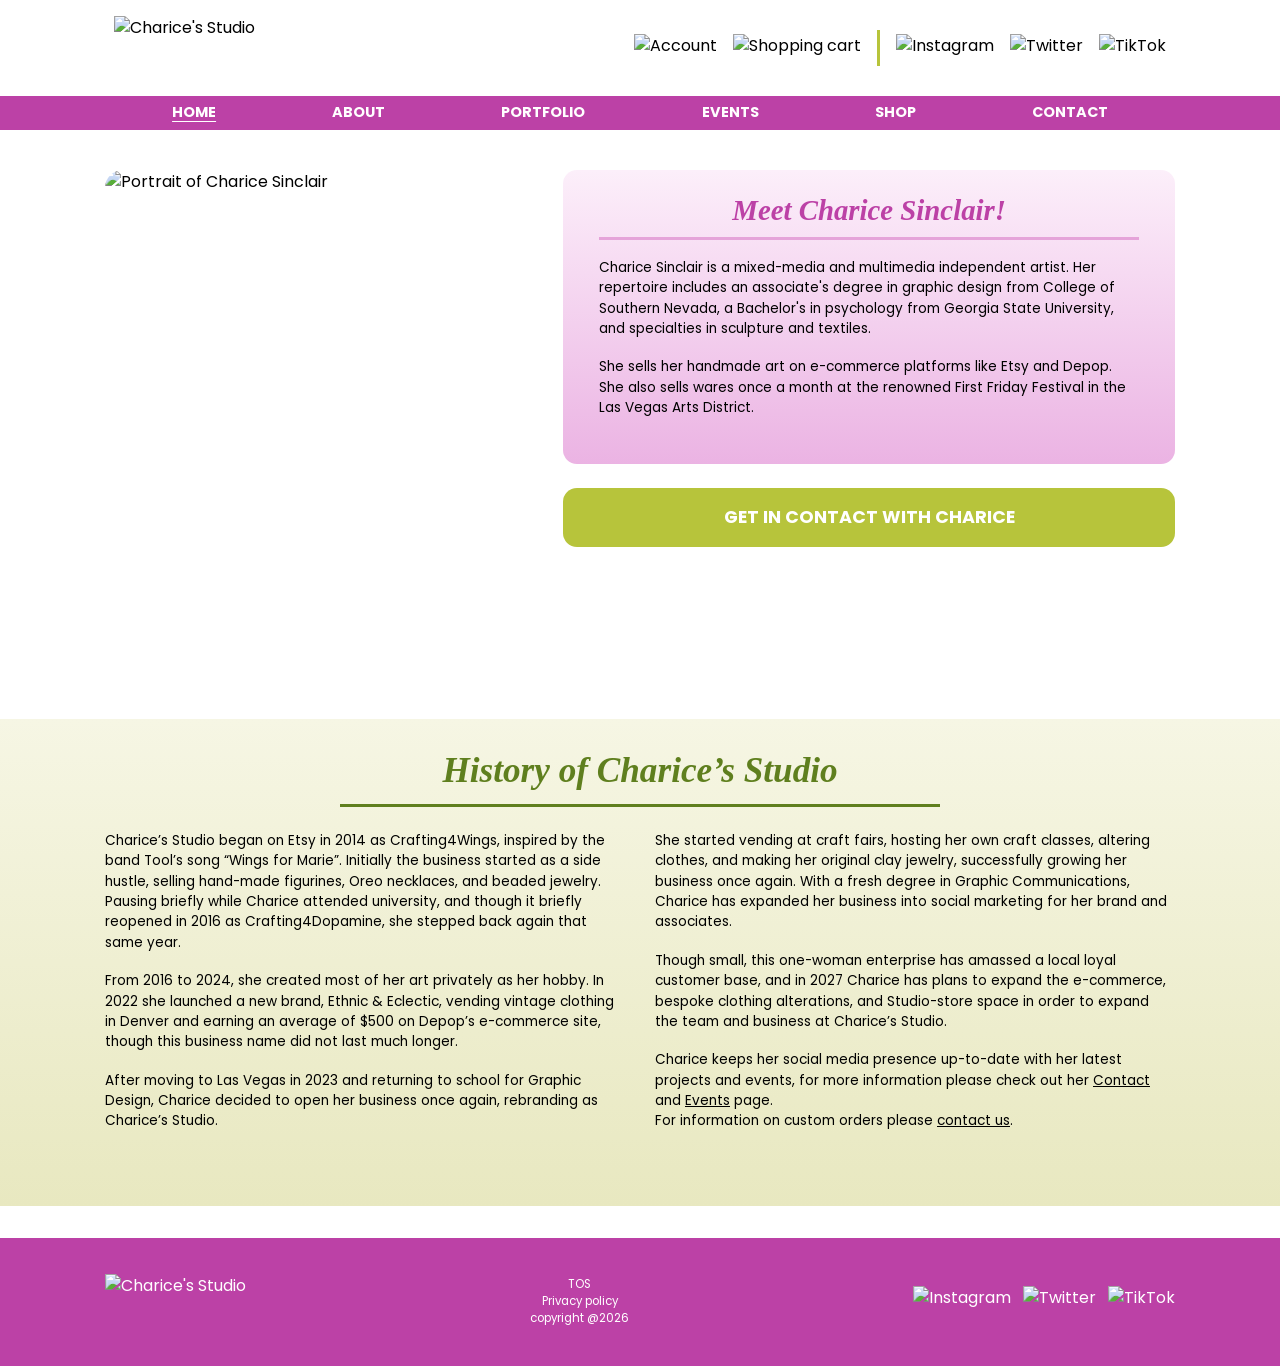
==== about.html @ f130d959 "Add files via upload" ====
<!DOCTYPE html>
<html lang="en">
<head>
  <meta charset="utf-8">
  <meta name="viewport" content="width=device-width, initial-scale=1">
  <!--CSS FOR THE PROJECT-->
  <link rel="stylesheet" href="https://cdn.jsdelivr.net/npm/bootstrap@4.6.2/dist/css/bootstrap.min.css"
    integrity="sha384-xOolHFLEh07PJGoPkLv1IbcEPTNtaed2xpHsD9ESMhqIYd0nLMwNLD69Npy4HI+N" crossorigin="anonymous">
  <link rel="stylesheet" href="styles.css">
  <!--JQUERY AND BOOTSTRAP JS-->
  <script src="https://cdn.jsdelivr.net/npm/jquery@3.5.1/dist/jquery.slim.min.js"
    integrity="sha384-DfXdz2htPH0lsSSs5nCTpuj/zy4C+OGpamoFVy38MVBnE+IbbVYUew+OrCXaRkfj"
    crossorigin="anonymous"></script>
  <script src="https://cdn.jsdelivr.net/npm/bootstrap@4.6.2/dist/js/bootstrap.bundle.min.js"
    integrity="sha384-Fy6S3B9q64WdZWQUiU+q4/2Lc9npb8tCaSX9FK7E8HnRr0Jz8D6OP9dO5Vg3Q9ct"
    crossorigin="anonymous"></script>
  <!--SEPARATE JS-->
  <script src="https://cdn.jsdelivr.net/npm/jquery@3.5.1/dist/jquery.slim.min.js"
    integrity="sha384-DfXdz2htPH0lsSSs5nCTpuj/zy4C+OGpamoFVy38MVBnE+IbbVYUew+OrCXaRkfj"
    crossorigin="anonymous"></script>
  <script src="https://cdn.jsdelivr.net/npm/popper.js@1.16.1/dist/umd/popper.min.js"
    integrity="sha384-9/reFTGAW83EW2RDu2S0VKaIzap3H66lZH81PoYlFhbGU+6BZp6G7niu735Sk7lN"
    crossorigin="anonymous"></script>
  <script src="https://cdn.jsdelivr.net/npm/bootstrap@4.6.2/dist/js/bootstrap.min.js"
    integrity="sha384-+sLIOodYLS7CIrQpBjl+C7nPvqq+FbNUBDunl/OZv93DB7Ln/533i8e/mZXLi/P+"
    crossorigin="anonymous"></script>
  <script src="script.js"></script>
  <!--FONT: POPPINS FROM GOOGLE FONTS-->
  <link rel="preconnect" href="https://fonts.googleapis.com">
  <link rel="preconnect" href="https://fonts.gstatic.com" crossorigin>
  <link
    href="https://fonts.googleapis.com/css2?family=Aref+Ruqaa:wght@400;700&family=Poppins:ital,wght@0,100;0,200;0,300;0,400;0,500;0,600;0,700;0,800;0,900;1,100;1,200;1,300;1,400;1,500;1,600;1,700;1,800;1,900&display=swap"
  rel="stylesheet">
  <title>Charice's Studio | About</title>
</head>
<body>
  <header class="site-header">
    <div class="header-top">
      <a class="logo" href="index.html"><img src="images/logo.png" alt="Charice's Studio"></a>
      <div class="header-icons">
        <a href="account.html"><img src="images/icon-user.svg" alt="Account"></a>
        <a href="cart.html"><img src="images/icon-cart.svg" alt="Shopping cart"></a>
        <span class="divider"></span>
        <a class="social" href="https://instagram.com/"><img src="images/icon-instagram.svg" alt="Instagram"></a>
        <a class="social" href="https://x.com/"><img src="images/icon-twitter.svg" alt="Twitter"></a>
        <a class="social" href="https://tiktok.com/"><img src="images/icon-tiktok.svg" alt="TikTok"></a>
      </div>
      <button class="menu-btn" type="button" data-bs-toggle="collapse" data-bs-target="#mainNav" aria-controls="mainNav"
        aria-expanded="false" aria-label="Toggle navigation"></button>
    </div>
    <nav class="main-nav" aria-label="Main">
      <div class="collapse d-md-block" id="mainNav">
        <ul>
          <li><a href="index.html" aria-current="page">Home</a></li>
          <li><a href="about.html">About</a></li>
          <li><a href="portfolio.html">Portfolio</a></li>
          <li><a href="events.html">Events</a></li>
          <li><a href="shop.html">Shop</a></li>
          <li><a href="contact.html">Contact</a></li>
        </ul>
      </div>
    </nav>
    </header>
<main>
  <section class="container profile">
    <div class="row g-4 align-items-start">
    <div class="col-md-5"><img class="portrait" src="images/charice.jpg" alt="Portrait of Charice Sinclair"></div>
    <div class="col-md-7">
      <div class="bio">
        <h1>Meet Charice Sinclair!</h1>
        <p>Charice Sinclair is a mixed-media and multimedia independent artist. Her repertoire includes an associate's degree in graphic design from College of Southern Nevada, a Bachelor's in psychology from Georgia State University, and specialties in sculpture and textiles.</p>
        <p>She sells her handmade art on e-commerce platforms like Etsy and Depop. She also sells wares once a month at the renowned First Friday Festival in the Las Vegas Arts District.</p>
      </div>
      <a class="cs-btn big" href="contact.html">Get in contact with Charice</a>
    </div>
    </div>
  </section>

  <section class="history">
    <div class="container">
      <h2>History of Charice’s Studio</h2>
      <div class="cols row g-4">
<div class="col-md-6">
        <p>Charice’s Studio began on Etsy in 2014 as Crafting4Wings, inspired by the band Tool’s song “Wings for Marie”. Initially the business started as a side hustle, selling hand-made figurines, Oreo necklaces, and beaded jewelry. Pausing briefly while Charice attended university, and though it briefly reopened in 2016 as Crafting4Dopamine, she stepped back again that same year.</p>
        <p>From 2016 to 2024, she created most of her art privately as her hobby. In 2022 she launched a new brand, Ethnic &amp; Eclectic, vending vintage clothing in Denver and earning an average of $500 on Depop’s e-commerce site, though this business name did not last much longer.</p>
        <p>After moving to Las Vegas in 2023 and returning to school for Graphic Design, Charice decided to open her business once again, rebranding as Charice’s Studio.</p>
        </div>
<div class="col-md-6">
<p>She started vending at craft fairs, hosting her own craft classes, altering clothes, and making her original clay jewelry, successfully growing her business once again. With a fresh degree in Graphic Communications, Charice has expanded her business into social marketing for her brand and associates.</p>
        <p>Though small, this one-woman enterprise has amassed a local loyal customer base, and in 2027 Charice has plans to expand the e-commerce, bespoke clothing alterations, and Studio-store space in order to expand the team and business at Charice’s Studio.</p>
        <p>Charice keeps her social media presence up-to-date with her latest projects and events, for more information please check out her <a href="contact.html"><u>Contact</u></a> and <a href="events.html"><u>Events</u></a> page.<br>For information on custom orders please <a href="contact.html"><u>contact us</u></a>.</p>
</div>
      </div>
    </div>
  </section>
</main>

<footer class="site-footer">
  <!-- Terms and Copyright -->
  <div class="container d-flex justify-content-between align-items-center">
    <img class="f-logo" src="images/logo-white.png" alt="Charice's Studio">
    <ul class="footer-links">
      <li><a href="tos.html">TOS</a></li>
      <li><a href="privacy.html">Privacy policy</a></li>
      <li>copyright @2026</li>
    </ul>
    <!-- Social media -->
    <div class="footer-socials">
      <a href="https://instagram.com/"><img src="images/icon-instagram-white.svg" alt="Instagram"></a>
      <a href="https://x.com/"><img src="images/icon-twitter-white.svg" alt="Twitter"></a>
      <a href="https://tiktok.com/"><img src="images/icon-tiktok-white.svg" alt="TikTok"></a>
    </div>
  </div>
</footer>
</body>

</html>
---- styles.css ----
/* Charice's Studio - shared styles for index.html and about.html */
:root{
  --magenta:#BC41A6; --pink:#E07FCF; --blush:#FBE6F7;
  --lime:#B7C43B; --green:#5F7F1E; --cream:#F5F5E4;
  --ink:#1E0535; --white:#fff;
  --display:'Fraunces',Georgia,serif;
  --body:'Poppins',Arial,sans-serif;
}
*{box-sizing:border-box}

/* undo Bootstrap Reboot spacing/link colors so the design stays as mocked up */
h1,h2,h3,h4,h5,h6,p,ul,ol,dl,dd,figure{margin:0}
ul,ol,dl,dd{padding:0}
body{font-family:var(--body);color:#000;line-height:1.5;background:var(--white)}
img{max-width:100%;display:block}
a,a:hover{color:inherit;text-decoration:none}
:focus-visible{outline:3px solid var(--ink);outline-offset:2px}
h1,h2{font-family:var(--display);font-style:italic;font-weight:800;line-height:1.15}
.container{--bs-gutter-x:48px;max-width:1100px}

/* Header */
.site-header{background:var(--white)}
.header-top{max-width:1100px;margin:0 auto;padding:16px 24px;display:flex;align-items:center;justify-content:space-between}
.logo img{height:64px;width:auto}
.header-icons{display:flex;align-items:center;gap:16px}
.header-icons img{height:28px;width:auto}
.header-icons .divider{width:3px;height:36px;background:var(--lime)}
.menu-btn{display:none}
.main-nav{background:var(--magenta)}
.main-nav ul{list-style:none;max-width:1100px;margin:0 auto;padding:0 24px;display:flex;justify-content:space-around}
.main-nav a{display:block;padding:6px 12px;color:var(--white);font-weight:700;text-transform:uppercase;font-size:.9rem}
.main-nav a:hover,.main-nav a[aria-current]{text-decoration:underline;text-underline-offset:4px}

/* Buttons */
.cs-btn{display:block;text-align:center;font-weight:700;text-transform:uppercase;color:var(--white);border-radius:14px;padding:12px 24px;background:var(--lime);transition:filter .2s}
.cs-btn:hover{filter:brightness(.92);color:var(--white)}
.cs-btn.magenta{background:#CB6BB9}
.cs-btn.big{font-size:1.2rem;padding:14px 24px}

/* Home: hero */
.hero{padding-top:48px;padding-bottom:48px}
.hero img{border-radius:18px;width:100%}
.hero h1{color:var(--magenta);font-size:2rem;margin-bottom:16px}
.hero p{font-size:.92rem;margin-bottom:16px}
.hero .cs-btn{margin-top:24px}

/* Home: explore */
.explore{background:linear-gradient(#DE74CC,#EBB6E3);padding:32px 0 44px;text-align:center}
.explore h2{color:var(--white);font-size:2.2rem;margin-bottom:24px}
.explore img{width:100%;height:100%;aspect-ratio:1/0.88;object-fit:cover;border-radius:14px}

/* Home: testimonials */
.testimonials{padding:36px 0 32px;text-align:center}
.testimonials h2{color:var(--magenta);font-size:1.9rem;margin-bottom:24px}
.quote-card{text-align:left;border-radius:10px;padding:24px 26px;background:linear-gradient(#F3F3DC,#E4E4A9)}
.testimonials .col-md-4:nth-child(2) .quote-card{background:linear-gradient(#F9E0F5,#EDC4E6)}
.stars{color:var(--magenta);font-size:1.6rem;letter-spacing:2px;line-height:1}
.quote-card h3{font-weight:800;text-transform:uppercase;font-size:1rem;line-height:1.2;margin:10px 0}
.quote-card p{font-style:italic;font-size:.78rem}

/* Home: custom clothing */
.custom{background:linear-gradient(#F0F0D8,#DDE3A2);text-align:center;padding:36px 0 44px}
.custom h2{color:var(--green);font-size:2.2rem;margin-bottom:12px}
.custom p{font-size:.85rem;max-width:900px;margin:0 auto 20px}
.custom .cs-btn{font-size:.85rem}

/* About */
.profile{padding-top:40px;padding-bottom:40px}
.portrait{border-radius:18px;width:100%;aspect-ratio:1/1.19;object-fit:cover}
.profile .bio{border-radius:14px;background:linear-gradient(#FCEFFA,#EBB3E3);padding:24px 36px 28px;margin-bottom:24px}
.bio h1{color:var(--magenta);font-size:1.8rem;text-align:center;padding-bottom:10px;margin-bottom:18px;border-bottom:3px solid #E5A3D9}
.bio p{font-size:.85rem;margin-bottom:18px}
.profile .cs-btn{font-size:1.1rem;padding:16px}
.history{background:linear-gradient(#F6F6E4,#E8E8C0);padding:32px 0 56px}
.history h2{color:var(--green);font-size:2.2rem;text-align:center;padding-bottom:12px;margin-bottom:24px;border-bottom:3px solid var(--green);max-width:600px;margin-left:auto;margin-right:auto}
.history .cols{font-size:.85rem}
.history p{margin-bottom:18px;break-inside:avoid}

/* Footer */
.site-footer{background:var(--magenta);color:var(--white);margin-top:32px}
.site-footer .container{padding-top:36px;padding-bottom:36px}
.site-footer img.f-logo{height:56px;width:auto}
.footer-links{list-style:none;text-align:center;font-size:.72rem}
.footer-socials{display:flex;gap:12px}
.footer-socials img{height:32px;width:auto}
.footer-socials a{display:block}

/* Mobile */
@media (max-width:767.98px){
  .header-top{justify-content:flex-start;gap:16px;padding:12px 20px}
  .logo{margin:0 auto}
  .logo img{height:48px}
  .header-icons{gap:10px}
  .header-icons img{height:24px}
  .header-icons .divider,.header-icons .social{display:none}
  .menu-btn{display:block;order:-1;cursor:pointer;padding:0;border-left:0;border-right:0;background:none;width:28px;height:20px;border-top:3px solid var(--magenta);border-bottom:3px solid var(--magenta);position:relative}
  .menu-btn::after{content:"";position:absolute;left:0;right:0;top:6px;border-top:3px solid var(--magenta)}
  .main-nav{min-height:12px}
  .main-nav ul{flex-direction:column;padding:12px 24px}
  .main-nav a{font-size:1.2rem;text-transform:none;padding:14px 0}
  .main-nav .collapse.show,.main-nav .collapsing{border-top:8px solid #FFB3F0}
  .site-header>.bar{height:12px;background:var(--magenta)}

  .hero,.profile{padding-top:0;padding-bottom:0}
  .hero.container,.profile.container{--bs-gutter-x:0}
  .hero .row,.profile .row{--bs-gutter-x:0;--bs-gutter-y:0}
  .hero img{border-radius:0}
  .hero .text{padding:24px 20px;background:linear-gradient(#F5F5E4,#E4E8B0)}
  .hero h1{font-size:1.7rem;text-align:center}
  .explore h2{font-size:1.8rem}
  .testimonials h2{font-size:1.8rem}
  .custom{padding:28px 20px 32px}
  .custom h2{font-size:1.8rem}
  .portrait{border-radius:0;aspect-ratio:1/1.1}
  .profile .bio{border-radius:0;margin:0;padding:24px 20px}
  .profile .cs-btn{margin:16px 20px;font-size:.9rem;padding:10px}
  .history h2{font-size:1.8rem}
  .site-footer .container{padding-top:20px;padding-bottom:20px}
  .site-footer img.f-logo{display:none}
  .footer-links{text-align:left}
  .footer-socials img{height:28px}
}
@media (prefers-reduced-motion:reduce){*{transition:none!important}}

/* ===== Additional pages (desktop) ===== */
.banner{background:linear-gradient(#E6A6DA,#C963B8);margin:24px 0 20px;padding:30px 0;text-align:center}
.banner h1{color:var(--white);font-size:2.6rem}
.banner.light{background:linear-gradient(#FCEFFA,#EBB3E3);margin:24px 0 0}
.banner.light h1{color:var(--magenta);font-size:2.2rem}
.page-title{color:var(--magenta);text-align:center;font-size:2.6rem;padding:36px 0 24px}
.cat-links{display:flex;justify-content:center;gap:12px;flex-wrap:wrap;padding:32px 0 24px;color:var(--magenta);font-weight:700;text-transform:uppercase}
.cat-links a:hover{text-decoration:underline}
.cat-links span{color:var(--magenta)}

/* Events */
.event{padding:40px 0}
.event img{border-radius:14px;width:100%;aspect-ratio:4/3;object-fit:cover}
.event h2{color:var(--magenta);font-size:2rem;margin-bottom:6px}
.event h3{font-weight:800;text-transform:uppercase;font-size:1rem;margin-bottom:8px}
.event p{font-size:.85rem;margin-bottom:28px}
.event.e1{background:linear-gradient(#F5F5E4,#DDE3A2)}
.event.e2 h2{color:var(--green)}
.event.e3{background:linear-gradient(#FDE6F8,#F0BDE6)}
.event .cs-btn{background:var(--magenta);max-width:310px}
.event.e2 .cs-btn{background:var(--lime)}

/* Portfolio gate */
.gate{max-width:1020px;margin:52px auto;border-radius:20px;background:linear-gradient(#F5F5E4,#DDE3A2);text-align:center;padding:110px 24px 90px}
.gate h1{color:#6F8F2A;font-size:3rem}
.gate p{margin:4px 0 64px}
.gate .cs-btn{display:inline-block;width:320px;background:#C14CAA}

/* Gallery */
.gallery{padding-bottom:40px}
.gallery img{width:100%;aspect-ratio:1/1;object-fit:cover;border-radius:14px}

/* Shop */
.products{max-width:900px;padding-bottom:40px}
.product img,.mini img{width:100%;aspect-ratio:1/1;object-fit:cover;border-radius:14px}
.product h3,.mini h3{font-weight:800;text-transform:uppercase;font-size:.9rem;color:var(--ink);margin-top:4px;white-space:nowrap;overflow:hidden;text-overflow:ellipsis}
.product p{font-style:italic;font-size:.85rem;color:var(--ink)}
.promo{margin-top:12px}
.promo .col-md-6{padding:36px clamp(20px,6vw,56px) 40px}
.promo h2{font-size:2rem;margin-bottom:20px}
.promo p{font-size:.78rem;margin-bottom:18px}
.promo .when{font-size:.9rem;margin-bottom:18px}
.promo .a{background:linear-gradient(#F5F5E4,#C6CF58)}
.promo .a h2{color:var(--green)}
.promo .a .cs-btn{background:var(--green)}
.promo .b{background:linear-gradient(#FDE6F8,#E58FD5)}
.promo .b h2{color:var(--magenta)}
.promo .b .cs-btn{background:var(--magenta)}

/* Product detail */
.detail{padding-top:24px;padding-bottom:36px}
.detail .main-img{border-radius:18px;width:100%;aspect-ratio:1/1.03;object-fit:cover}
.thumbs{margin-top:2px}
.thumbs img{border-radius:12px;aspect-ratio:1/1;object-fit:cover;width:100%}
.info h1{font-family:var(--body);font-style:normal;font-weight:800;color:var(--magenta);font-size:1.8rem;text-transform:uppercase}
.info .stars{color:var(--pink);font-size:1.7rem}
.info .price{font-style:italic;margin:4px 0 14px}
.field{display:block;width:100%;text-align:left;border:0;border-radius:12px;background:#EEE;color:#888;font:700 .9rem var(--body);text-transform:uppercase;padding:12px 16px;margin-bottom:12px}
.info .specs{font-size:.78rem;margin:4px 0 14px}
.info .add{background:#DFA3D6;border-radius:10px;border:0;width:100%;color:var(--white);font:700 .85rem var(--body);text-transform:uppercase;padding:12px 16px;text-align:left;margin-bottom:10px}
.info .split{display:flex;justify-content:space-between;color:var(--magenta);font-weight:700;font-size:.8rem;text-transform:uppercase;margin-bottom:28px}
.note{border-radius:14px;padding:18px 24px;font-weight:800;text-transform:uppercase;margin-bottom:10px}
.note.green{background:#EBEBC8;color:var(--green)}
.note.pink{background:#F5D5EF;color:var(--magenta)}
.keep{background:#F5DDF2;padding:20px 0 28px;text-align:center}
.keep.green{background:#EBEBC8}
.keep h2{color:var(--magenta);font-size:1.8rem;margin-bottom:16px}
.keep.green h2{color:var(--green)}
.keep .container{max-width:810px}
.mini h3{text-align:center}
.site-header+main+.keep+.site-footer,.keep+.site-footer{margin-top:0}

/* Cart */
.cart{padding-bottom:44px}
.cart-title{color:var(--magenta);text-align:center;font-size:2.4rem;padding:40px 0 24px}
.item{display:flex;gap:16px;margin-bottom:28px}
.item img{width:142px;height:142px;object-fit:cover;border-radius:16px}
.item h3{color:var(--magenta);font-weight:800;text-transform:uppercase;font-size:1rem}
.item p{font-size:.95rem}.item em{font-size:.9rem}
.summary{background:#EEE;border-radius:24px;padding:22px 30px 30px}
.summary h2{font-family:var(--body);font-style:normal;color:var(--magenta);font-size:1rem;text-transform:uppercase;text-align:center;margin-bottom:12px}
.summary dl div{display:flex;justify-content:space-between;font-size:.85rem;text-transform:uppercase;margin-bottom:4px}
.summary dl div:last-child{font-weight:800}
.summary .cs-btn{font-size:.85rem;padding:12px;margin-top:10px;border-radius:10px;background:#C14CAA}
.summary .cs-btn.grey{background:#C9C9C9}
.summary .cs-btn.soft{background:#E6AEDB}
.summary .split{display:flex;justify-content:space-between;color:var(--magenta);font-weight:700;font-size:.75rem;text-transform:uppercase;margin:14px 0 24px}
.summary .q{text-align:center;font-size:.85rem;text-transform:uppercase;margin-bottom:10px}
.summary .pair{display:flex;gap:14px;justify-content:center}
.summary .pair .cs-btn{flex:0 0 118px;background:#BCC66F;margin:0;border-radius:20px}

/* Contact */
.contact{padding-top:48px;padding-bottom:48px}
.contact .info-card{background:#EBEBC8;border-radius:14px;padding:28px 24px;align-self:start}
.info-card h1{color:var(--green);font-size:2rem;margin-bottom:12px}
.info-card p{line-height:2;font-size:.95rem}
.info-card .cs-btn{margin-top:20px;font-size:1rem;padding:14px 16px}
.form{background:linear-gradient(#EEC6E6,#E39ED6);border-radius:20px;padding:28px}
.form input,.form textarea{width:100%;border:0;border-radius:10px;background:#F9EAF6;padding:14px 16px;font:400 1rem var(--body);color:var(--ink)}
.form input::placeholder,.form textarea::placeholder{color:#E48CD5;text-transform:uppercase}
.form .form-control:focus{background:#fff;box-shadow:0 0 0 3px var(--magenta)}
.form textarea{height:200px;border-radius:20px;resize:vertical}
.form button{width:226px;border:0;border-radius:8px;background:#C14CAA;color:var(--white);font:400 1rem var(--body);padding:8px}
.form button:hover{filter:brightness(.92)}

/* TOS */
.tos-intro{text-align:center;padding-bottom:28px}
.tos-card{max-width:780px;margin:0 auto 20px;border-radius:14px;padding:26px 40px 32px}
.tos-card h2{font-family:var(--body);font-style:normal;font-weight:800;text-transform:uppercase;text-align:center;font-size:1.6rem;margin-bottom:18px}
.tos-card ul{list-style:none;font-size:.78rem}
.tos-card li{margin-bottom:2px}
.tos-card.g{background:linear-gradient(#F5F5E4,#DDE3A2)}.tos-card.g h2{color:var(--green)}
.tos-card.p{background:linear-gradient(#FCEFFA,#EBC4E3)}.tos-card.p h2{color:var(--magenta)}
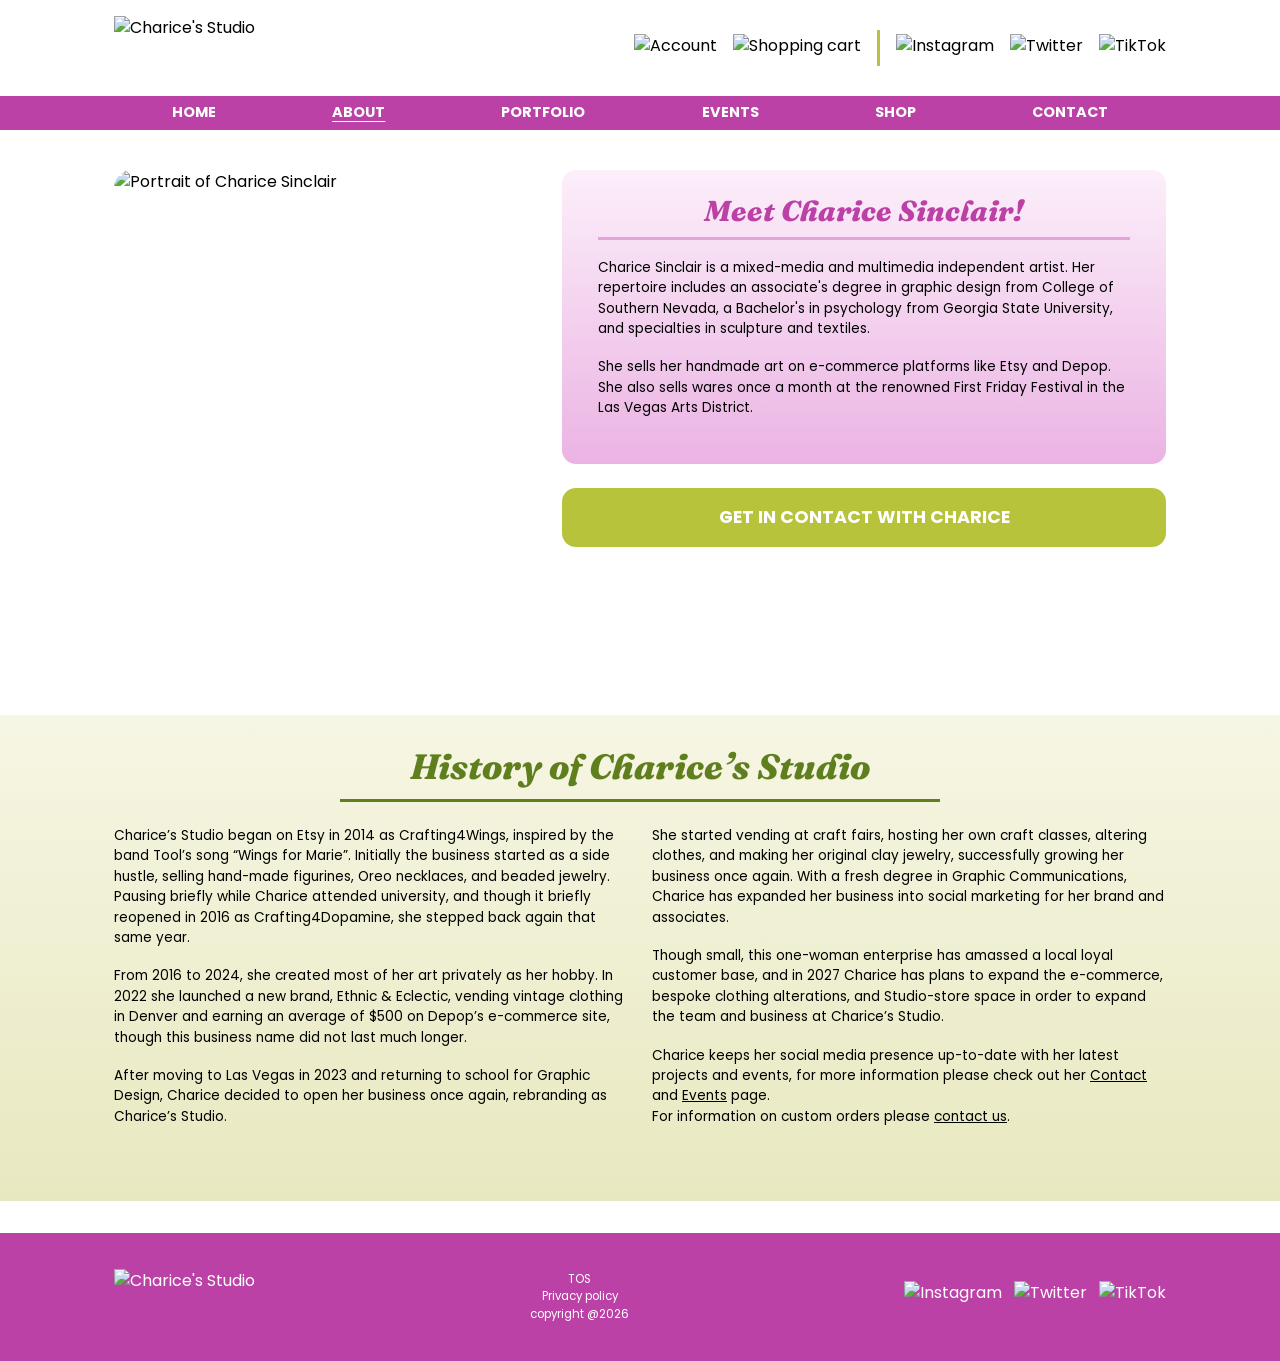
==== commit 9fc49e61: "Add files via upload" ====
--- a/about.html
+++ b/about.html
@@ -1,66 +1,41 @@
 <!DOCTYPE html>
 <html lang="en">
 <head>
-  <meta charset="utf-8">
-  <meta name="viewport" content="width=device-width, initial-scale=1">
-  <!--CSS FOR THE PROJECT-->
-  <link rel="stylesheet" href="https://cdn.jsdelivr.net/npm/bootstrap@4.6.2/dist/css/bootstrap.min.css"
-    integrity="sha384-xOolHFLEh07PJGoPkLv1IbcEPTNtaed2xpHsD9ESMhqIYd0nLMwNLD69Npy4HI+N" crossorigin="anonymous">
-  <link rel="stylesheet" href="styles.css">
-  <!--JQUERY AND BOOTSTRAP JS-->
-  <script src="https://cdn.jsdelivr.net/npm/jquery@3.5.1/dist/jquery.slim.min.js"
-    integrity="sha384-DfXdz2htPH0lsSSs5nCTpuj/zy4C+OGpamoFVy38MVBnE+IbbVYUew+OrCXaRkfj"
-    crossorigin="anonymous"></script>
-  <script src="https://cdn.jsdelivr.net/npm/bootstrap@4.6.2/dist/js/bootstrap.bundle.min.js"
-    integrity="sha384-Fy6S3B9q64WdZWQUiU+q4/2Lc9npb8tCaSX9FK7E8HnRr0Jz8D6OP9dO5Vg3Q9ct"
-    crossorigin="anonymous"></script>
-  <!--SEPARATE JS-->
-  <script src="https://cdn.jsdelivr.net/npm/jquery@3.5.1/dist/jquery.slim.min.js"
-    integrity="sha384-DfXdz2htPH0lsSSs5nCTpuj/zy4C+OGpamoFVy38MVBnE+IbbVYUew+OrCXaRkfj"
-    crossorigin="anonymous"></script>
-  <script src="https://cdn.jsdelivr.net/npm/popper.js@1.16.1/dist/umd/popper.min.js"
-    integrity="sha384-9/reFTGAW83EW2RDu2S0VKaIzap3H66lZH81PoYlFhbGU+6BZp6G7niu735Sk7lN"
-    crossorigin="anonymous"></script>
-  <script src="https://cdn.jsdelivr.net/npm/bootstrap@4.6.2/dist/js/bootstrap.min.js"
-    integrity="sha384-+sLIOodYLS7CIrQpBjl+C7nPvqq+FbNUBDunl/OZv93DB7Ln/533i8e/mZXLi/P+"
-    crossorigin="anonymous"></script>
-  <script src="script.js"></script>
-  <!--FONT: POPPINS FROM GOOGLE FONTS-->
-  <link rel="preconnect" href="https://fonts.googleapis.com">
-  <link rel="preconnect" href="https://fonts.gstatic.com" crossorigin>
-  <link
-    href="https://fonts.googleapis.com/css2?family=Aref+Ruqaa:wght@400;700&family=Poppins:ital,wght@0,100;0,200;0,300;0,400;0,500;0,600;0,700;0,800;0,900;1,100;1,200;1,300;1,400;1,500;1,600;1,700;1,800;1,900&display=swap"
-  rel="stylesheet">
-  <title>Charice's Studio | About</title>
+<meta charset="utf-8">
+<meta name="viewport" content="width=device-width, initial-scale=1">
+<link rel="preconnect" href="https://fonts.googleapis.com">
+<link rel="stylesheet" href="https://fonts.googleapis.com/css2?family=Fraunces:ital,wght@1,700;1,800&family=Poppins:ital,wght@0,400;0,600;0,700;1,400&display=swap">
+<link rel="stylesheet" href="https://cdn.jsdelivr.net/npm/bootstrap@5.3.3/dist/css/bootstrap.min.css" crossorigin="anonymous">
+<link rel="stylesheet" href="styles.css">
+<title>Charice's Studio | About</title>
 </head>
 <body>
-  <header class="site-header">
-    <div class="header-top">
-      <a class="logo" href="index.html"><img src="images/logo.png" alt="Charice's Studio"></a>
-      <div class="header-icons">
-        <a href="account.html"><img src="images/icon-user.svg" alt="Account"></a>
-        <a href="cart.html"><img src="images/icon-cart.svg" alt="Shopping cart"></a>
-        <span class="divider"></span>
-        <a class="social" href="https://instagram.com/"><img src="images/icon-instagram.svg" alt="Instagram"></a>
-        <a class="social" href="https://x.com/"><img src="images/icon-twitter.svg" alt="Twitter"></a>
-        <a class="social" href="https://tiktok.com/"><img src="images/icon-tiktok.svg" alt="TikTok"></a>
-      </div>
-      <button class="menu-btn" type="button" data-bs-toggle="collapse" data-bs-target="#mainNav" aria-controls="mainNav"
-        aria-expanded="false" aria-label="Toggle navigation"></button>
+<header class="site-header">
+  <div class="header-top">
+    <a class="logo" href="index.html"><img src="images/logo.png" alt="Charice's Studio"></a>
+    <div class="header-icons">
+      <a href="#"><img src="images/icon-user.svg" alt="Account"></a>
+      <a href="#"><img src="images/icon-cart.svg" alt="Shopping cart"></a>
+      <span class="divider"></span>
+      <a class="social" href="#"><img src="images/icon-instagram.svg" alt="Instagram"></a>
+      <a class="social" href="#"><img src="images/icon-twitter.svg" alt="Twitter"></a>
+      <a class="social" href="#"><img src="images/icon-tiktok.svg" alt="TikTok"></a>
     </div>
-    <nav class="main-nav" aria-label="Main">
-      <div class="collapse d-md-block" id="mainNav">
-        <ul>
-          <li><a href="index.html" aria-current="page">Home</a></li>
-          <li><a href="about.html">About</a></li>
-          <li><a href="portfolio.html">Portfolio</a></li>
-          <li><a href="events.html">Events</a></li>
-          <li><a href="shop.html">Shop</a></li>
-          <li><a href="contact.html">Contact</a></li>
-        </ul>
-      </div>
-    </nav>
-    </header>
+    <button class="menu-btn" type="button" data-bs-toggle="collapse" data-bs-target="#mainNav" aria-controls="mainNav" aria-expanded="false" aria-label="Toggle navigation"></button>
+  </div>
+  <nav class="main-nav" aria-label="Main">
+    <div class="collapse d-md-block" id="mainNav">
+    <ul>
+      <li><a href="index.html">Home</a></li>
+      <li><a href="about.html" aria-current="page">About</a></li>
+      <li><a href="portfolio.html">Portfolio</a></li>
+      <li><a href="events.html">Events</a></li>
+      <li><a href="shop.html">Shop</a></li>
+      <li><a href="contact.html">Contact</a></li>
+    </ul>
+    </div>
+  </nav>
+</header>
 <main>
   <section class="container profile">
     <div class="row g-4 align-items-start">
@@ -94,9 +69,7 @@
     </div>
   </section>
 </main>
-
 <footer class="site-footer">
-  <!-- Terms and Copyright -->
   <div class="container d-flex justify-content-between align-items-center">
     <img class="f-logo" src="images/logo-white.png" alt="Charice's Studio">
     <ul class="footer-links">
@@ -104,14 +77,13 @@
       <li><a href="privacy.html">Privacy policy</a></li>
       <li>copyright @2026</li>
     </ul>
-    <!-- Social media -->
     <div class="footer-socials">
-      <a href="https://instagram.com/"><img src="images/icon-instagram-white.svg" alt="Instagram"></a>
-      <a href="https://x.com/"><img src="images/icon-twitter-white.svg" alt="Twitter"></a>
-      <a href="https://tiktok.com/"><img src="images/icon-tiktok-white.svg" alt="TikTok"></a>
+      <a href="#"><img src="images/icon-instagram-white.svg" alt="Instagram"></a>
+      <a href="#"><img src="images/icon-twitter-white.svg" alt="Twitter"></a>
+      <a href="#"><img src="images/icon-tiktok-white.svg" alt="TikTok"></a>
     </div>
   </div>
 </footer>
+<script src="https://cdn.jsdelivr.net/npm/bootstrap@5.3.3/dist/js/bootstrap.bundle.min.js" crossorigin="anonymous"></script>
 </body>
-
-</html>+</html>
--- a/styles.css
+++ b/styles.css
@@ -7,7 +7,6 @@
   --body:'Poppins',Arial,sans-serif;
 }
 *{box-sizing:border-box}
-
 /* undo Bootstrap Reboot spacing/link colors so the design stays as mocked up */
 h1,h2,h3,h4,h5,h6,p,ul,ol,dl,dd,figure{margin:0}
 ul,ol,dl,dd{padding:0}
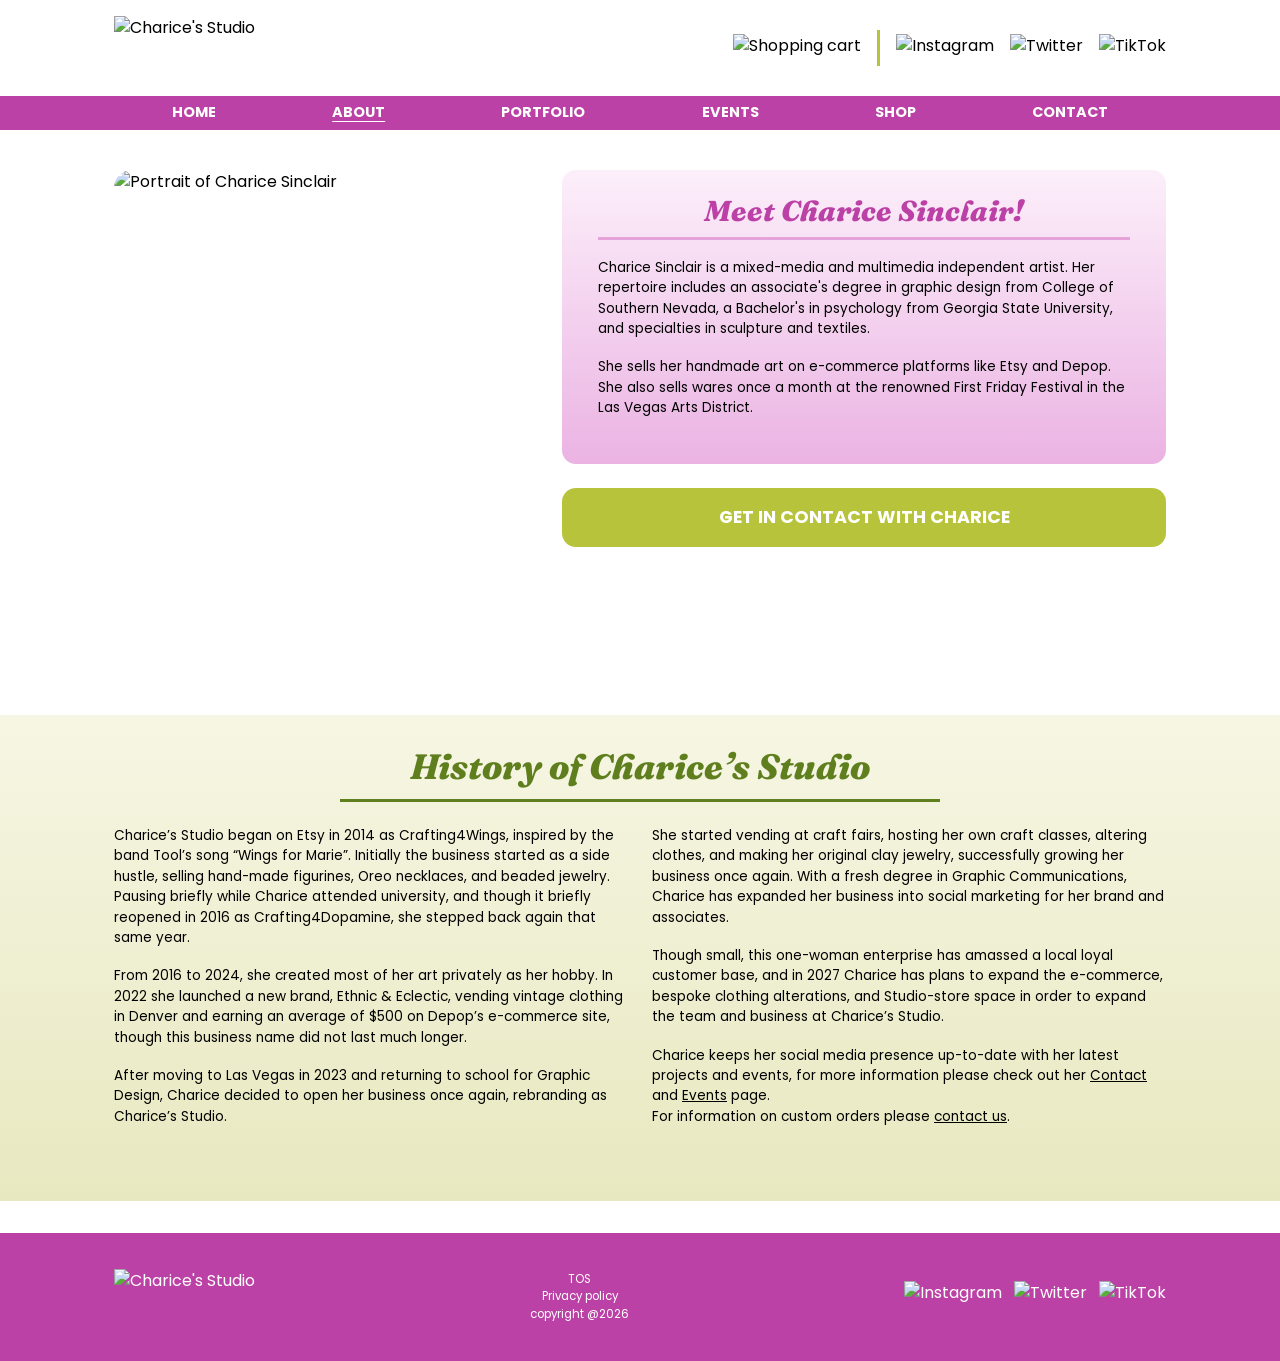
==== commit b3f13968: "Add files via upload" ====
--- a/about.html
+++ b/about.html
@@ -1,89 +1,181 @@
 <!DOCTYPE html>
 <html lang="en">
+
 <head>
-<meta charset="utf-8">
-<meta name="viewport" content="width=device-width, initial-scale=1">
-<link rel="preconnect" href="https://fonts.googleapis.com">
-<link rel="stylesheet" href="https://fonts.googleapis.com/css2?family=Fraunces:ital,wght@1,700;1,800&family=Poppins:ital,wght@0,400;0,600;0,700;1,400&display=swap">
-<link rel="stylesheet" href="https://cdn.jsdelivr.net/npm/bootstrap@5.3.3/dist/css/bootstrap.min.css" crossorigin="anonymous">
-<link rel="stylesheet" href="styles.css">
-<title>Charice's Studio | About</title>
+  <meta charset="utf-8">
+  <meta name="viewport" content="width=device-width, initial-scale=1">
+  <link rel="preconnect" href="https://fonts.googleapis.com">
+  <link rel="stylesheet"
+    href="https://fonts.googleapis.com/css2?family=Fraunces:ital,wght@1,700;1,800&family=Poppins:ital,wght@0,400;0,600;0,700;1,400&display=swap">
+  <link rel="stylesheet" href="https://cdn.jsdelivr.net/npm/bootstrap@5.3.3/dist/css/bootstrap.min.css"
+    crossorigin="anonymous">
+  <link rel="stylesheet" href="styles.css">
+  <title>Charice's Studio | About</title>
 </head>
+
 <body>
-<header class="site-header">
-  <div class="header-top">
-    <a class="logo" href="index.html"><img src="images/logo.png" alt="Charice's Studio"></a>
-    <div class="header-icons">
-      <a href="#"><img src="images/icon-user.svg" alt="Account"></a>
-      <a href="#"><img src="images/icon-cart.svg" alt="Shopping cart"></a>
-      <span class="divider"></span>
-      <a class="social" href="#"><img src="images/icon-instagram.svg" alt="Instagram"></a>
-      <a class="social" href="#"><img src="images/icon-twitter.svg" alt="Twitter"></a>
-      <a class="social" href="#"><img src="images/icon-tiktok.svg" alt="TikTok"></a>
+  <header class="site-header">
+    <div class="header-top">
+      <a class="logo" href="index.html"><img src="images/logo.png" alt="Charice's Studio"></a>
+      <div class="header-icons">
+        <button class="icon-btn" type="button" data-bs-toggle="modal" data-bs-target="#account-modal"
+          aria-label="Log in or sign up"><img src="images/icon-user.png" alt=""></button>
+        <a href="cart.html"><img src="images/icon-cart.png" alt="Shopping cart"></a>
+        <span class="divider"></span>
+        <a class="social" href="https://www.instagram.com/charicesstudio/"><img src="images/icon-instagram.png"
+            alt="Instagram"></a>
+        <a class="social" href="https://twitter.com/charicesstudio"><img src="images/icon-twitter.png"
+            alt="Twitter"></a>
+        <a class="social" href="https://www.tiktok.com/@charicesstudio"><img src="images/icon-tiktok.png"
+            alt="TikTok"></a>
+      </div>
+      <button class="menu-btn" type="button" data-bs-toggle="collapse" data-bs-target="#mainNav" aria-controls="mainNav"
+        aria-expanded="false" aria-label="Toggle navigation"></button>
     </div>
-    <button class="menu-btn" type="button" data-bs-toggle="collapse" data-bs-target="#mainNav" aria-controls="mainNav" aria-expanded="false" aria-label="Toggle navigation"></button>
-  </div>
-  <nav class="main-nav" aria-label="Main">
-    <div class="collapse d-md-block" id="mainNav">
-    <ul>
-      <li><a href="index.html">Home</a></li>
-      <li><a href="about.html" aria-current="page">About</a></li>
-      <li><a href="portfolio.html">Portfolio</a></li>
-      <li><a href="events.html">Events</a></li>
-      <li><a href="shop.html">Shop</a></li>
-      <li><a href="contact.html">Contact</a></li>
-    </ul>
-    </div>
-  </nav>
-</header>
-<main>
-  <section class="container profile">
-    <div class="row g-4 align-items-start">
-    <div class="col-md-5"><img class="portrait" src="images/charice.jpg" alt="Portrait of Charice Sinclair"></div>
-    <div class="col-md-7">
-      <div class="bio">
-        <h1>Meet Charice Sinclair!</h1>
-        <p>Charice Sinclair is a mixed-media and multimedia independent artist. Her repertoire includes an associate's degree in graphic design from College of Southern Nevada, a Bachelor's in psychology from Georgia State University, and specialties in sculpture and textiles.</p>
-        <p>She sells her handmade art on e-commerce platforms like Etsy and Depop. She also sells wares once a month at the renowned First Friday Festival in the Las Vegas Arts District.</p>
+    <nav class="main-nav" aria-label="Main">
+      <div class="collapse d-md-block" id="mainNav">
+        <ul>
+          <li><a href="index.html">Home</a></li>
+          <li><a href="about.html" aria-current="page">About</a></li>
+          <li><a href="portfolio.html">Portfolio</a></li>
+          <li><a href="events.html">Events</a></li>
+          <li><a href="shop.html">Shop</a></li>
+          <li><a href="contact.html">Contact</a></li>
+        </ul>
       </div>
-      <a class="cs-btn big" href="contact.html">Get in contact with Charice</a>
-    </div>
-    </div>
-  </section>
+    </nav>
+  </header>
+  <main>
+    <section class="container profile">
+      <div class="row g-4 align-items-start">
+        <div class="col-md-5"><img class="portrait" src="images/charice.png" alt="Portrait of Charice Sinclair"></div>
+        <div class="col-md-7">
+          <div class="bio">
+            <h1>Meet Charice Sinclair!</h1>
+            <p>Charice Sinclair is a mixed-media and multimedia independent artist. Her repertoire includes an
+              associate's degree in graphic design from College of Southern Nevada, a Bachelor's in psychology from
+              Georgia State University, and specialties in sculpture and textiles.</p>
+            <p>She sells her handmade art on e-commerce platforms like Etsy and Depop. She also sells wares once a month
+              at the renowned First Friday Festival in the Las Vegas Arts District.</p>
+          </div>
+          <a class="cs-btn big" href="contact.html">Get in contact with Charice</a>
+        </div>
+      </div>
+    </section>
 
-  <section class="history">
-    <div class="container">
-      <h2>History of Charice’s Studio</h2>
-      <div class="cols row g-4">
-<div class="col-md-6">
-        <p>Charice’s Studio began on Etsy in 2014 as Crafting4Wings, inspired by the band Tool’s song “Wings for Marie”. Initially the business started as a side hustle, selling hand-made figurines, Oreo necklaces, and beaded jewelry. Pausing briefly while Charice attended university, and though it briefly reopened in 2016 as Crafting4Dopamine, she stepped back again that same year.</p>
-        <p>From 2016 to 2024, she created most of her art privately as her hobby. In 2022 she launched a new brand, Ethnic &amp; Eclectic, vending vintage clothing in Denver and earning an average of $500 on Depop’s e-commerce site, though this business name did not last much longer.</p>
-        <p>After moving to Las Vegas in 2023 and returning to school for Graphic Design, Charice decided to open her business once again, rebranding as Charice’s Studio.</p>
+    <section class="history">
+      <div class="container">
+        <h2>History of Charice’s Studio</h2>
+        <div class="cols row g-4">
+          <div class="col-md-6">
+            <p>Charice’s Studio began on Etsy in 2014 as Crafting4Wings, inspired by the band Tool’s song “Wings for
+              Marie”. Initially the business started as a side hustle, selling hand-made figurines, Oreo necklaces, and
+              beaded jewelry. Pausing briefly while Charice attended university, and though it briefly reopened in 2016
+              as Crafting4Dopamine, she stepped back again that same year.</p>
+            <p>From 2016 to 2024, she created most of her art privately as her hobby. In 2022 she launched a new brand,
+              Ethnic &amp; Eclectic, vending vintage clothing in Denver and earning an average of $500 on Depop’s
+              e-commerce site, though this business name did not last much longer.</p>
+            <p>After moving to Las Vegas in 2023 and returning to school for Graphic Design, Charice decided to open her
+              business once again, rebranding as Charice’s Studio.</p>
+          </div>
+          <div class="col-md-6">
+            <p>She started vending at craft fairs, hosting her own craft classes, altering clothes, and making her
+              original clay jewelry, successfully growing her business once again. With a fresh degree in Graphic
+              Communications, Charice has expanded her business into social marketing for her brand and associates.</p>
+            <p>Though small, this one-woman enterprise has amassed a local loyal customer base, and in 2027 Charice has
+              plans to expand the e-commerce, bespoke clothing alterations, and Studio-store space in order to expand
+              the team and business at Charice’s Studio.</p>
+            <p>Charice keeps her social media presence up-to-date with her latest projects and events, for more
+              information please check out her <a href="contact.html"><u>Contact</u></a> and <a
+                href="events.html"><u>Events</u></a> page.<br>For information on custom orders please <a
+                href="contact.html"><u>contact us</u></a>.</p>
+          </div>
         </div>
-<div class="col-md-6">
-<p>She started vending at craft fairs, hosting her own craft classes, altering clothes, and making her original clay jewelry, successfully growing her business once again. With a fresh degree in Graphic Communications, Charice has expanded her business into social marketing for her brand and associates.</p>
-        <p>Though small, this one-woman enterprise has amassed a local loyal customer base, and in 2027 Charice has plans to expand the e-commerce, bespoke clothing alterations, and Studio-store space in order to expand the team and business at Charice’s Studio.</p>
-        <p>Charice keeps her social media presence up-to-date with her latest projects and events, for more information please check out her <a href="contact.html"><u>Contact</u></a> and <a href="events.html"><u>Events</u></a> page.<br>For information on custom orders please <a href="contact.html"><u>contact us</u></a>.</p>
-</div>
+      </div>
+    </section>
+  </main>
+  <footer class="site-footer">
+    <div class="container d-flex justify-content-between align-items-center">
+      <img class="f-logo" src="images/logo-white.png" alt="Charice's Studio">
+      <ul class="footer-links">
+        <li><a href="tos.html">TOS</a></li>
+        <li><a href="privacy.html">Privacy policy</a></li>
+        <li>copyright @2026</li>
+      </ul>
+      <div class="footer-socials">
+        <a href="https://www.instagram.com/charicesstudio/"><img src="images/icon-instagram-white.png"
+            alt="Instagram"></a>
+        <a href="https://twitter.com/charicesstudio"><img src="images/icon-twitter-white.png" alt="Twitter"></a>
+        <a href="https://www.tiktok.com/@charicesstudio"><img src="images/icon-tiktok-white.png" alt="TikTok"></a>
       </div>
     </div>
-  </section>
-</main>
-<footer class="site-footer">
-  <div class="container d-flex justify-content-between align-items-center">
-    <img class="f-logo" src="images/logo-white.png" alt="Charice's Studio">
-    <ul class="footer-links">
-      <li><a href="tos.html">TOS</a></li>
-      <li><a href="privacy.html">Privacy policy</a></li>
-      <li>copyright @2026</li>
-    </ul>
-    <div class="footer-socials">
-      <a href="#"><img src="images/icon-instagram-white.svg" alt="Instagram"></a>
-      <a href="#"><img src="images/icon-twitter-white.svg" alt="Twitter"></a>
-      <a href="#"><img src="images/icon-tiktok-white.svg" alt="TikTok"></a>
-    </div>
-  </div>
-</footer>
-<script src="https://cdn.jsdelivr.net/npm/bootstrap@5.3.3/dist/js/bootstrap.bundle.min.js" crossorigin="anonymous"></script>
+  </footer>
+  <script src="https://cdn.jsdelivr.net/npm/bootstrap@5.3.3/dist/js/bootstrap.bundle.min.js"
+    crossorigin="anonymous"></script>
+
+  <script>
+    // Log in / Sign up popup. Opened by the user icon in every page header
+    // (button[data-bs-target="#account-modal"]).
+    (function () {
+      var html =
+        '<div class="modal fade account" id="account-modal" tabindex="-1" aria-labelledby="account-title" aria-hidden="true">' +
+        '<div class="modal-dialog modal-dialog-centered"><div class="modal-content">' +
+        '<div class="modal-header"><h2 class="modal-title" id="account-title">Welcome to the Studio!</h2>' +
+        '<button type="button" class="btn-close" data-bs-dismiss="modal" aria-label="Close"></button></div>' +
+        '<div class="modal-body">' +
+        '<p class="demo-note">Demo: accounts aren’t connected yet, so nothing is saved or sent.</p>' +
+        '<ul class="nav nav-pills nav-fill mb-3" role="tablist">' +
+        '<li class="nav-item" role="presentation"><button class="nav-link active" id="acct-tab-in" data-bs-toggle="pill" data-bs-target="#acct-in" type="button" role="tab" aria-controls="acct-in" aria-selected="true">Log in</button></li>' +
+        '<li class="nav-item" role="presentation"><button class="nav-link" id="acct-tab-up" data-bs-toggle="pill" data-bs-target="#acct-up" type="button" role="tab" aria-controls="acct-up" aria-selected="false">Sign up</button></li>' +
+        '</ul><div class="tab-content">' +
+
+        '<div class="tab-pane fade show active" id="acct-in" role="tabpanel" aria-labelledby="acct-tab-in" tabindex="0">' +
+        '<form id="acct-form-in" novalidate><div class="row g-3">' +
+        '<div class="col-12"><label class="form-label" for="acct-in-email">Email</label><input class="form-control" id="acct-in-email" name="email" type="email" autocomplete="email" required><div class="invalid-feedback">Please enter a valid email.</div></div>' +
+        '<div class="col-12"><label class="form-label" for="acct-in-pw">Password</label><input class="form-control" id="acct-in-pw" name="password" type="password" autocomplete="current-password" required><div class="invalid-feedback">Please enter your password.</div></div>' +
+        '<div class="col-12"><button type="button" class="link-btn" data-acct-note="Password reset isn’t available yet.">Forgot password?</button></div>' +
+        '<div class="col-12"><button type="submit" class="cs-btn">Log in</button></div>' +
+        '<div class="col-12"><p class="acct-msg" role="status" aria-live="polite"></p></div>' +
+        '</div></form></div>' +
+
+        '<div class="tab-pane fade" id="acct-up" role="tabpanel" aria-labelledby="acct-tab-up" tabindex="0">' +
+        '<form id="acct-form-up" novalidate><div class="row g-3">' +
+        '<div class="col-12"><label class="form-label" for="acct-up-name">Full name</label><input class="form-control" id="acct-up-name" name="name" autocomplete="name" required><div class="invalid-feedback">Please enter your name.</div></div>' +
+        '<div class="col-12"><label class="form-label" for="acct-up-email">Email</label><input class="form-control" id="acct-up-email" name="email" type="email" autocomplete="email" required><div class="invalid-feedback">Please enter a valid email.</div></div>' +
+        '<div class="col-12"><label class="form-label" for="acct-up-pw">Password</label><input class="form-control" id="acct-up-pw" name="password" type="password" minlength="8" autocomplete="new-password" required><div class="invalid-feedback">Use at least 8 characters.</div></div>' +
+        '<div class="col-12"><div class="form-check"><input class="form-check-input" type="checkbox" id="acct-up-terms" required><label class="form-check-label" for="acct-up-terms">I’ve read the <a href="tos.html"><u>Terms of Service</u></a>.</label><div class="invalid-feedback">Please agree to continue.</div></div></div>' +
+        '<div class="col-12"><button type="submit" class="cs-btn">Create account</button></div>' +
+        '<div class="col-12"><p class="acct-msg" role="status" aria-live="polite"></p></div>' +
+        '</div></form></div>' +
+
+        '</div></div></div></div></div>';
+
+      var wrap = document.createElement('div');
+      wrap.innerHTML = html;
+      var modal = wrap.firstElementChild;
+      document.body.appendChild(modal);
+
+      function msg(form, text) { form.querySelector('.acct-msg').textContent = text; }
+
+      modal.querySelectorAll('form').forEach(function (form) {
+        form.addEventListener('submit', function (e) {
+          e.preventDefault();
+          if (!form.checkValidity()) { form.classList.add('was-validated'); return; }
+          var name = form.elements.name ? String(form.elements.name.value).split(' ')[0] : '';
+          form.reset(); form.classList.remove('was-validated');
+          msg(form, form.id === 'acct-form-up'
+            ? 'Thanks' + (name ? ', ' + name : '') + '! This is a preview, so no account was created yet.'
+            : 'This is a preview, so no one was logged in yet.');
+        });
+      });
+      modal.querySelectorAll('[data-acct-note]').forEach(function (b) {
+        b.addEventListener('click', function () { msg(b.closest('form'), b.getAttribute('data-acct-note')); });
+      });
+      modal.addEventListener('hidden.bs.modal', function () {
+        modal.querySelectorAll('form').forEach(function (f) { f.reset(); f.classList.remove('was-validated'); msg(f, ''); });
+      });
+    })();
+  </script>
 </body>
-</html>
+
+</html>
--- a/styles.css
+++ b/styles.css
@@ -234,3 +234,99 @@
 .tos-card li{margin-bottom:2px}
 .tos-card.g{background:linear-gradient(#F5F5E4,#DDE3A2)}.tos-card.g h2{color:var(--green)}
 .tos-card.p{background:linear-gradient(#FCEFFA,#EBC4E3)}.tos-card.p h2{color:var(--magenta)}
+
+/* ===== Category tabs, hover state + fullscreen lightbox (Bootstrap tabs + modal, no custom JS) ===== */
+.cat-tab{background:none;border:0;padding:2px 6px;color:inherit;font:inherit;text-transform:uppercase;border-radius:4px;cursor:pointer}
+.cat-tab:hover{text-decoration:underline;text-underline-offset:6px}
+.cat-tab.active{color:var(--green);text-decoration:underline;text-decoration-thickness:3px;text-underline-offset:6px}
+.tile{position:relative}
+.zoom{display:block;width:100%;padding:0;border:0;background:none;border-radius:14px;overflow:hidden;cursor:zoom-in;transition:box-shadow .25s}
+.zoom img{width:100%;aspect-ratio:1/1;object-fit:cover;border-radius:14px;transition:transform .35s,filter .35s}
+/* hover, keyboard/click focus, and "while its lightbox is open" all share one look */
+.zoom:hover,.zoom:focus,.tile:has(.modal.show) .zoom{box-shadow:0 0 0 3px var(--magenta),0 10px 24px rgba(188,65,166,.35)}
+.zoom:hover img,.zoom:focus img,.tile:has(.modal.show) .zoom img{transform:scale(1.07);filter:brightness(1.06) saturate(1.12)}
+.main-zoom{border-radius:18px}
+.product-link{display:block}
+.product-link:hover h3{text-decoration:underline}
+.lightbox .modal-content{background:rgba(24,6,34,.95);border:0;border-radius:0;display:flex;align-items:center;justify-content:center;gap:14px;cursor:zoom-out}
+.lightbox .modal-content img{width:auto;height:auto;max-width:94vw;max-height:84vh;aspect-ratio:auto;object-fit:contain;border-radius:12px;box-shadow:0 12px 40px rgba(0,0,0,.5)}
+.lightbox .btn-close{position:absolute;top:18px;right:18px;z-index:2;opacity:.9;filter:invert(1) grayscale(100%) brightness(200%)}
+.lightbox-caption{color:var(--white);text-align:center;cursor:default}
+.lightbox-caption .cs-btn{display:inline-block;margin-top:8px}
+.empty{padding:56px 16px 72px;text-align:center}
+.empty h2{color:var(--green);font-size:2rem;margin-bottom:8px}
+.empty p{margin-bottom:20px}
+.empty .cs-btn{display:inline-block}
+.thumbs .thumb{display:block;width:100%;padding:0;border:0;background:none;border-radius:12px;opacity:.65;cursor:pointer;transition:opacity .2s,box-shadow .2s}
+.thumbs .thumb:hover,.thumbs .thumb.active{opacity:1;box-shadow:0 0 0 3px var(--magenta)}
+
+/* ===== Product option message, cart controls, checkout ===== */
+.field.is-invalid{box-shadow:0 0 0 2px #b0003a}
+.field-msg{color:#b0003a;font-size:.8rem;font-weight:600;margin:-6px 0 10px}
+.toast .cs-btn{display:inline-block;margin-top:8px}
+button.cs-btn{width:100%;border:0;font-family:inherit}
+.cs-btn[disabled]{opacity:.5;cursor:not-allowed;filter:none}
+.item small{color:#555;font-size:.8rem}
+.item .qty{display:inline-flex;align-items:center;gap:10px;margin-top:10px}
+.item .qty button{width:30px;height:30px;border-radius:50%;border:2px solid var(--magenta);background:var(--white);color:var(--magenta);font-weight:700;line-height:1;padding:0}
+.item .qty button:hover{background:var(--magenta);color:var(--white)}
+.item .qty .remove{width:auto;height:auto;border:0;border-radius:0;background:none;color:var(--magenta);text-decoration:underline;font-size:.8rem;font-weight:400;margin-left:6px}
+.item .qty .remove:hover{background:none;color:var(--ink)}
+.cart-empty{padding:32px 0}
+.cart-empty p{font-size:1.1rem;margin-bottom:16px}
+.cart-empty .cs-btn{display:inline-block}
+.checkout .modal-title{color:var(--magenta);font-size:1.6rem}
+.checkout form{display:flex;flex-direction:column;min-height:0;flex:1 1 auto}
+.checkout .modal-body{overflow-y:auto}
+.checkout .modal-footer .cs-btn{width:auto;padding:10px 28px}
+.checkout .btn-back{background:none;border:2px solid var(--magenta);color:var(--magenta);border-radius:14px;font-weight:700;padding:8px 20px}
+.demo-note{background:var(--blush);border-radius:10px;padding:8px 12px;font-size:.8rem;margin-bottom:16px}
+.confirm{text-align:center;padding:12px 0}
+.confirm h3{color:var(--green);font-family:var(--display);font-style:italic;font-weight:800;font-size:1.8rem;margin-bottom:12px}
+.confirm p{margin-bottom:10px}
+.confirm .cs-btn{display:inline-block;margin-top:8px}
+
+/* ===== Home: explore tiles (image buttons with hover label) ===== */
+.explore-tile{position:relative;display:block;border-radius:14px;overflow:hidden}
+.explore-tile img{transition:transform .35s}
+.explore-tile .label{position:absolute;inset:0;display:flex;align-items:center;justify-content:center;background:rgba(30,5,53,.55);color:var(--white);font:italic 800 1.9rem/1 var(--display);letter-spacing:.08em;opacity:0;transition:opacity .25s}
+.explore-tile:hover .label,.explore-tile:focus-visible .label{opacity:1}
+.explore-tile:hover img,.explore-tile:focus-visible img{transform:scale(1.05)}
+/* touch screens have no hover, so keep the label visible there */
+@media (hover:none){
+  .explore-tile .label{opacity:1;align-items:flex-end;padding-bottom:14px;font-size:1.4rem;background:linear-gradient(transparent 50%,rgba(30,5,53,.7))}
+}
+
+/* ===== Cart: status line under the summary heading ===== */
+.summary .flash{min-height:1.5em;margin:8px 0 0;text-align:center;font-size:.8rem;font-weight:700;color:var(--magenta)}
+
+/* ===== Events: two-button row ===== */
+.event .btn-row{display:flex;gap:12px;flex-wrap:wrap;max-width:430px}
+.event .btn-row .cs-btn{flex:1 1 170px;max-width:none;padding:12px 16px}
+.event .cs-btn.alt{background:transparent;color:var(--magenta);box-shadow:inset 0 0 0 2px var(--magenta)}
+.event .cs-btn.alt:hover{filter:none;background:rgba(255,255,255,.55);color:var(--magenta)}
+.event.e2 .cs-btn.alt{color:var(--green);box-shadow:inset 0 0 0 2px var(--lime)}
+.event.e2 .cs-btn.alt:hover{color:var(--green)}
+
+/* ===== Header user icon button + log in / sign up popup ===== */
+.icon-btn{background:none;border:0;padding:0;line-height:0;cursor:pointer;border-radius:6px}
+.icon-btn:hover img{filter:brightness(.85)}
+.account .modal-title{color:var(--magenta);font-size:1.6rem}
+.account .nav-pills .nav-link{color:var(--magenta);font-weight:700;border-radius:14px}
+.account .nav-pills .nav-link.active{background:var(--magenta);color:var(--white)}
+.account .cs-btn{padding:10px 28px}
+.account .link-btn{background:none;border:0;padding:0;color:var(--magenta);text-decoration:underline;font-size:.85rem}
+.account .acct-msg{min-height:1.4em;margin:0;text-align:center;font-weight:700;font-size:.85rem;color:var(--green)}
+
+/* ===== Contact: clickable info buttons ===== */
+.info-card .lbl{font-weight:700;font-style:italic;line-height:1.5;margin:14px 0 4px}
+.info-card .lbl:first-of-type{margin-top:0}
+.contact-link{display:flex;align-items:center;justify-content:center;gap:10px;text-transform:none;font-size:.9rem;line-height:1.3;padding:10px 14px;margin-top:8px;overflow-wrap:anywhere}
+.contact-link svg{width:20px;height:20px;flex:none}
+.contact-link img{height:22px;width:auto;flex:none}
+
+/* ===== Home: testimonial cards link to the shop ===== */
+.quote-link{display:block;height:100%;border-radius:10px;color:inherit}
+.quote-card{transition:transform .25s,box-shadow .25s}
+.quote-link:hover .quote-card,.quote-link:focus-visible .quote-card{transform:translateY(-6px);box-shadow:0 0 0 3px var(--magenta),0 14px 28px rgba(188,65,166,.3)}
+.quote-link:hover .quote-card h3,.quote-link:focus-visible .quote-card h3{color:var(--magenta);text-decoration:underline;text-underline-offset:4px}
